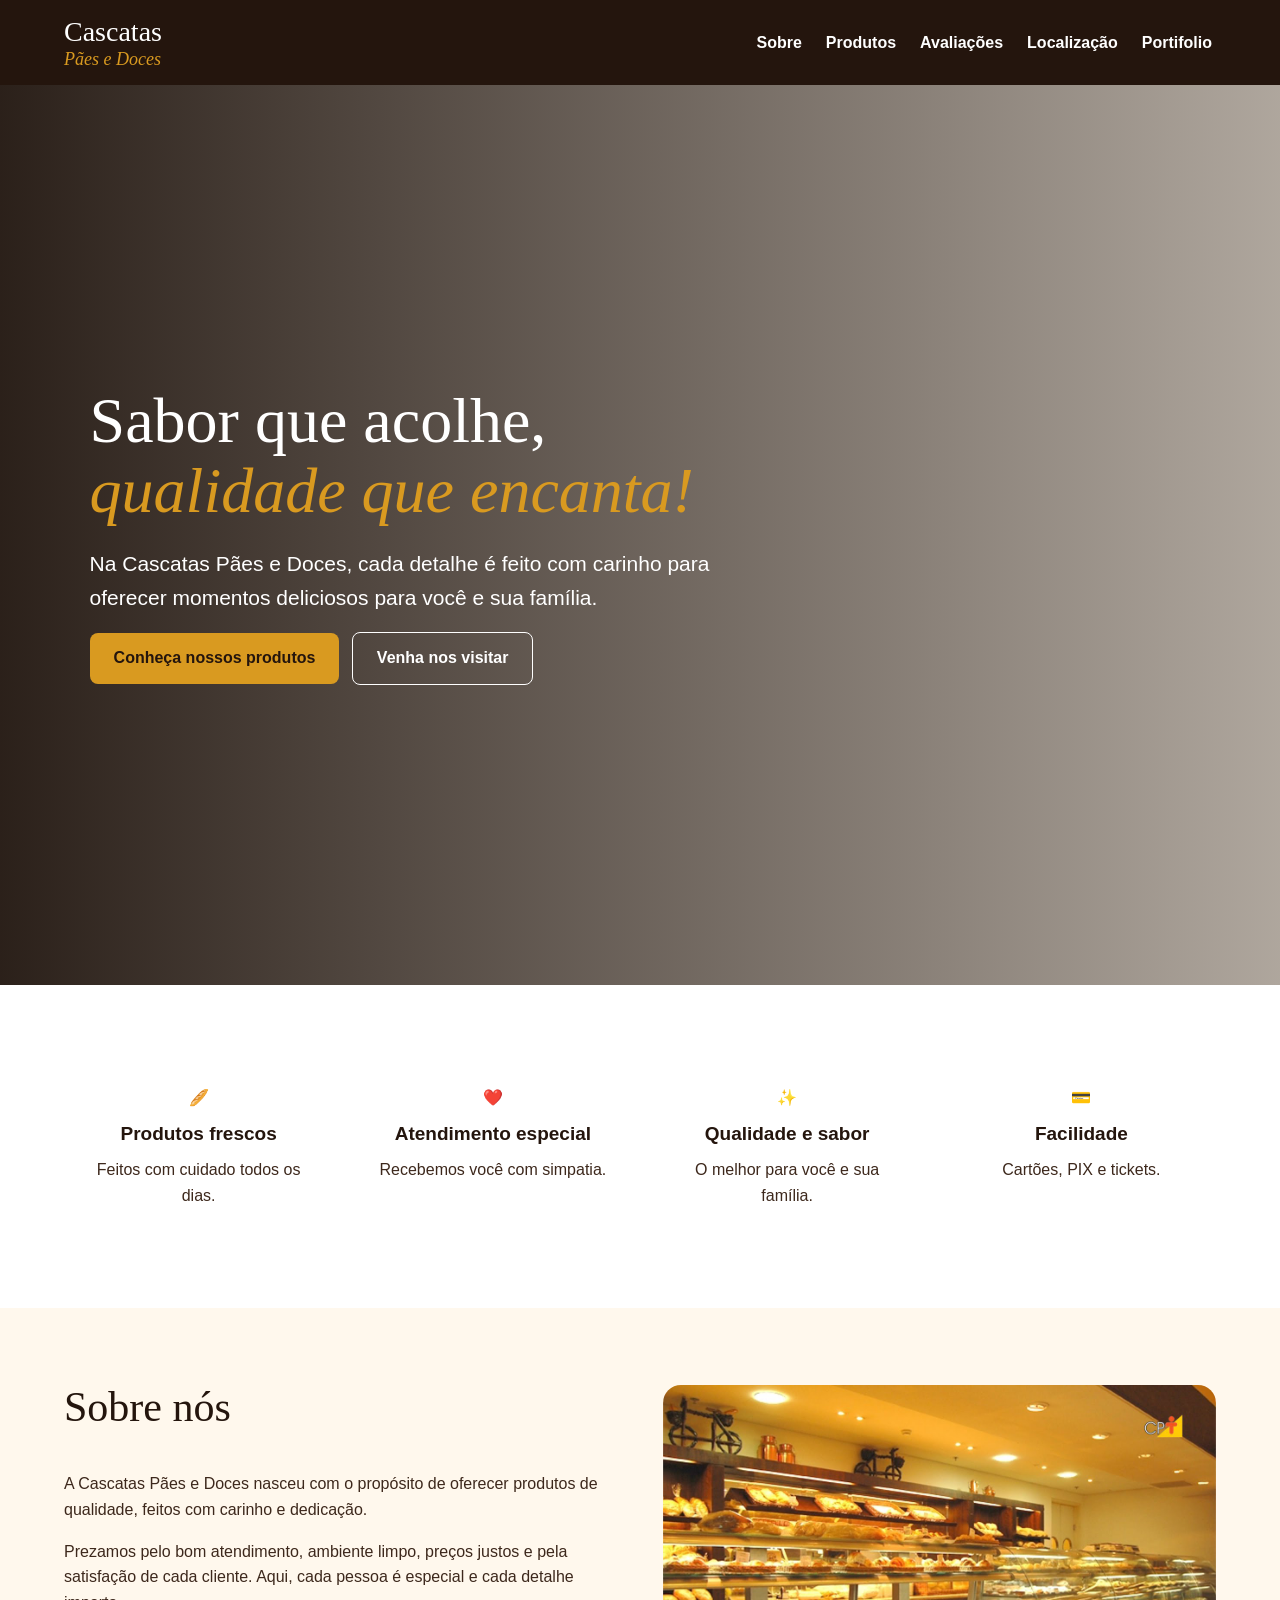
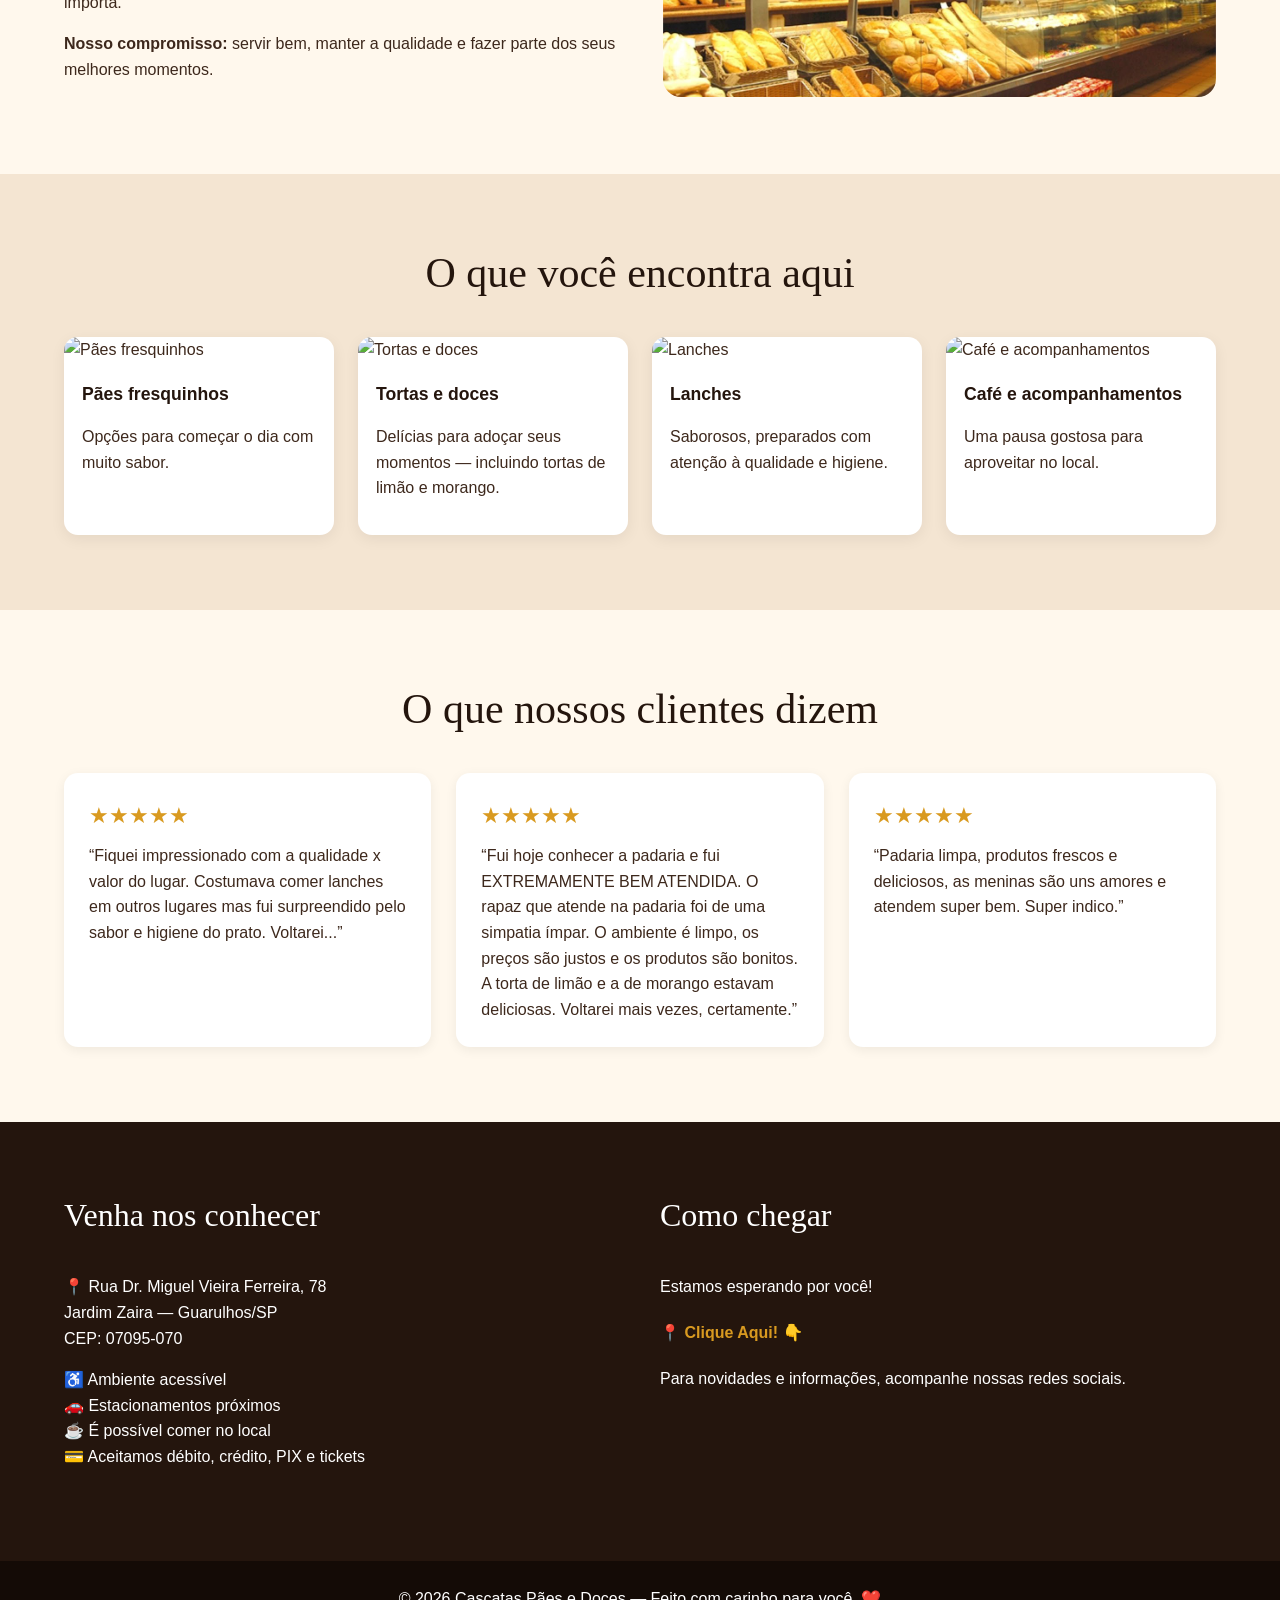
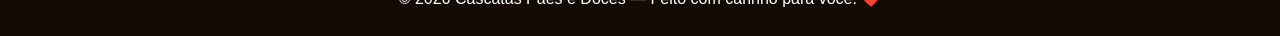
==== Cascata Pães e Doces.html @ b2f6de95 "Add files via upload" ====
<!DOCTYPE html>
<html lang="pt-BR">
<head>
<meta charset="UTF-8">
<meta name="viewport" content="width=device-width, initial-scale=1.0, maximum-scale=5.0">
<title>Cascatas Pães e Doces</title>
<meta name="description" content="Cascatas Pães e Doces — pães, doces, tortas e lanches em Guarulhos. Sabor, qualidade e carinho em cada detalhe.">
<style>
/* ==========================================
   BASE — Funciona em TODOS os aparelhos
   ========================================== */
:root{
  --brown:#24150d;
  --gold:#d99a20;
  --cream:#fff8ed;
  --text:#3d281c
}
*{
  box-sizing:border-box;
  scroll-behavior:smooth;
  -webkit-tap-highlight-color: transparent; /* Remove brilho azul do iPhone */
}
body{
  margin:0;
  font-family:Arial,sans-serif;
  background:var(--cream);
  color:var(--text);
  line-height:1.6;
  -webkit-font-smoothing: antialiased; /* Texto mais nítido no iPhone */
}

/* ==========================================
   CABEÇALHO — Fixo e responsivo
   ========================================== */
header{
  background:var(--brown);
  color:white;
  padding:15px 5%;
  display:flex;
  justify-content:space-between;
  align-items:center;
  position:sticky;
  top:0;
  z-index:100;
}
.logo{
  font-family:Georgia,serif;
  font-size:clamp(22px,5vw,28px);
  color:#fff;
  line-height:1.2;
}
.logo span{
  display:block;
  color:var(--gold);
  font-style:italic;
  font-size:clamp(15px,3vw,18px);
}
nav{
  display:flex;
  flex-wrap:wrap;
  gap:8px 16px;
  justify-content:center;
}
nav a{
  color:white;
  text-decoration:none;
  font-weight:bold;
  font-size:clamp(14px,2.5vw,16px);
  padding:6px 4px; /* Área de toque maior no celular */
  transition:color 0.2s;
}
nav a:active, nav a:hover{
  color:var(--gold);
}

/* ==========================================
   HERO — Capa inicial
   ========================================== */
.hero{
  min-height:100vh; /* Ocupa a tela toda no celular */
  padding:90px 7%;
  display:flex;
  align-items:center;
  background:linear-gradient(90deg,rgba(25,14,8,.92),rgba(25,14,8,.35)),
              url('https://images.unsplash.com/photo-1509440159596-0249088772ff?auto=format&fit=crop&w=1800&q=80') center/cover no-repeat;
  color:white;
}
.hero div{
  max-width:650px;
}
.hero h1{
  font:clamp(32px,7vw,64px) Georgia,serif;
  margin:0 0 20px;
  line-height:1.1;
}
.hero h1 span{
  color:var(--gold);
  font-style:italic;
}
.hero p{
  font-size:clamp(17px,3.5vw,21px);
  margin-bottom:10px;
}

/* ==========================================
   BOTÕES — Tocáveis no iPhone
   ========================================== */
.btn{
  display:inline-block;
  background:var(--gold);
  color:#24150d;
  padding:14px 24px;
  border-radius:8px;
  text-decoration:none;
  font-weight:bold;
  margin:8px 8px 0 0;
  min-height:48px; /* Tamanho ideal para dedos */
  line-height:1.4;
  transition:transform 0.2s, background 0.2s;
}
.btn:active{
  transform:scale(0.97); /* Efeito de clique */
}
.btn.alt{
  background:transparent;
  border:1px solid white;
  color:white;
}
.btn.alt:hover, .btn.alt:active{
  background:rgba(255,255,255,0.15);
}

/* ==========================================
   SEÇÕES — Padrão
   ========================================== */
section{
  padding:clamp(50px,8vw,75px) 5%;
}
h2{
  text-align:center;
  font:clamp(28px,5vw,42px) Georgia,serif;
  color:var(--brown);
  margin-top:0;
  margin-bottom:clamp(30px,5vw,40px);
}

/* ==========================================
   DESTAQUES
   ========================================== */
.features{
  display:grid;
  grid-template-columns:repeat(auto-fit,minmax(160px,1fr));
  gap:clamp(20px,4vw,25px);
  text-align:center;
  background:#fff;
}
.feature{
  padding:25px 15px;
}
.feature b{
  display:block;
  font-size:19px;
  color:var(--brown);
  margin:8px 0;
}

/* ==========================================
   SOBRE NÓS
   ========================================== */
.about{
  display:grid;
  grid-template-columns:1fr 1fr;
  gap:clamp(30px,5vw,45px);
  align-items:center;
}
.about h2{
  text-align:left;
}
.about img{
  width:100%;
  border-radius:18px;
  height:auto;
  object-fit:cover;
}

/* ==========================================
   PRODUTOS
   ========================================== */
.products{
  background:#f4e5d2;
}
.cards{
  display:grid;
  grid-template-columns:repeat(auto-fit,minmax(210px,1fr));
  gap:clamp(20px,4vw,24px);
}
.card{
  background:white;
  border-radius:14px;
  overflow:hidden;
  box-shadow:0 4px 15px #0001;
  transition:transform 0.3s;
}
.card:active{
  transform:scale(0.98);
}
.card img{
  width:100%;
  height:190px;
  object-fit:cover;
}
.card div{
  padding:18px;
}
.card h3{
  margin:0 0 8px;
  color:var(--brown);
  font-size:1.1rem;
}

/* ==========================================
   AVALIAÇÕES
   ========================================== */
.reviews{
  display:grid;
  grid-template-columns:repeat(auto-fit,minmax(250px,1fr));
  gap:clamp(20px,4vw,25px);
}
.review{
  background:white;
  padding:25px;
  border-radius:14px;
  box-shadow:0 3px 12px #0001;
}
.stars{
  color:var(--gold);
  font-size:22px;
  margin-bottom:10px;
}

/* ==========================================
   LOCALIZAÇÃO
   ========================================== */
.contact{
  background:var(--brown);
  color:white;
  display:grid;
  grid-template-columns:1fr 1fr;
  gap:clamp(30px,5vw,40px);
}
.contact h2{
  color:white;
  text-align:left;
  font-size:clamp(24px,4vw,32px);
}
.contact a{
  color:var(--gold);
  font-weight:bold;
  text-decoration:none;
  padding:4px 0;
  display:inline-block;
}
.contact a:hover{
  text-decoration:underline;
}

/* ==========================================
   RODAPÉ
   ========================================== */
footer{
  text-align:center;
  background:#140b06;
  color:white;
  padding:25px 5%;
}

/* ==========================================
   CELULAR / IPHONE — Ajustes finais
   ========================================== */
@media(max-width:750px){
  header{
    flex-direction:column;
    gap:12px;
    padding:12px 5%;
  }
  nav{
    width:100%;
    justify-content:center;
  }
  .hero{
    min-height:100vh;
    padding-top:80px;
    padding-bottom:60px;
  }
  .about, .contact{
    grid-template-columns:1fr; /* Empilha no celular */
  }
  .about h2, .contact h2{
    text-align:center;
  }
  section{
    padding:45px 5%;
  }
}
</style>
</head>
<body>

<header>
  <div class="logo">Cascatas <span>Pães e Doces</span></div>
  <nav>
    <a href="#sobre">Sobre</a>
    <a href="#produtos">Produtos</a>
    <a href="#avaliacoes">Avaliações</a>
    <a href="#localizacao">Localização</a>
    <a href="sobre.html">Portifolio</a>
  </nav>
</header>

<main>
  <!-- Capa inicial -->
  <section class="hero">
    <div>
      <h1>Sabor que acolhe,<br><span>qualidade que encanta!</span></h1>
      <p>Na Cascatas Pães e Doces, cada detalhe é feito com carinho para oferecer momentos deliciosos para você e sua família.</p>
      <a class="btn" href="#produtos">Conheça nossos produtos</a>
      <a class="btn alt" href="#localizacao">Venha nos visitar</a>
    </div>
  </section>

  <!-- Destaques -->
  <section class="features">
    <div class="feature">
      🥖<b>Produtos frescos</b>
      Feitos com cuidado todos os dias.
    </div>
    <div class="feature">
      ❤️<b>Atendimento especial</b>
      Recebemos você com simpatia.
    </div>
    <div class="feature">
      ✨<b>Qualidade e sabor</b>
      O melhor para você e sua família.
    </div>
    <div class="feature">
      💳<b>Facilidade</b>
      Cartões, PIX e tickets.
    </div>
  </section>

  <!-- Sobre Nós -->
  <section id="sobre">
    <div class="about">
      <div>
        <h2>Sobre nós</h2>
        <p>A Cascatas Pães e Doces nasceu com o propósito de oferecer produtos de qualidade, feitos com carinho e dedicação.</p>
        <p>Prezamos pelo bom atendimento, ambiente limpo, preços justos e pela satisfação de cada cliente. Aqui, cada pessoa é especial e cada detalhe importa.</p>
        <p><strong>Nosso compromisso:</strong> servir bem, manter a qualidade e fazer parte dos seus melhores momentos.</p>
      </div>
      <!-- ✅ IMAGEM — COLOQUE O ARQUIVO NA PASTA E AJUSTE O NOME ABAIXO -->
      <img src="imagens/amostra_cascata_paes-e_doces.jpg" alt="Ambiente e produtos da Cascatas Pães e Doces">
    </div>
  </section>

  <!-- Produtos -->
  <section id="produtos" class="products">
    <h2>O que você encontra aqui</h2>
    <div class="cards">
      <div class="card">
        <img src="https://images.unsplash.com/photo-1509440159596-0249088772ff?auto=format&fit=crop&w=800&q=80" alt="Pães fresquinhos">
        <div>
          <h3>Pães fresquinhos</h3>
          <p>Opções para começar o dia com muito sabor.</p>
        </div>
      </div>
      <div class="card">
        <img src="https://images.unsplash.com/photo-1578985545062-69928b1d9587?auto=format&fit=crop&w=800&q=80" alt="Tortas e doces">
        <div>
          <h3>Tortas e doces</h3>
          <p>Delícias para adoçar seus momentos — incluindo tortas de limão e morango.</p>
        </div>
      </div>
      <div class="card">
        <img src="https://images.unsplash.com/photo-1550547660-d9450f859349?auto=format&fit=crop&w=800&q=80" alt="Lanches">
        <div>
          <h3>Lanches</h3>
          <p>Saborosos, preparados com atenção à qualidade e higiene.</p>
        </div>
      </div>
      <div class="card">
        <img src="https://images.unsplash.com/photo-1495474472287-4d71bcdd2085?auto=format&fit=crop&w=800&q=80" alt="Café e acompanhamentos">
        <div>
          <h3>Café e acompanhamentos</h3>
          <p>Uma pausa gostosa para aproveitar no local.</p>
        </div>
      </div>
    </div>
  </section>

  <!-- Avaliações -->
  <section id="avaliacoes">
    <h2>O que nossos clientes dizem</h2>
    <div class="reviews">
      <div class="review">
        <div class="stars">★★★★★</div>
        “Fiquei impressionado com a qualidade x valor do lugar. Costumava comer lanches em outros lugares mas fui surpreendido pelo sabor e higiene do prato. Voltarei...”
      </div>
      <div class="review">
        <div class="stars">★★★★★</div>
        “Fui hoje conhecer a padaria e fui EXTREMAMENTE BEM ATENDIDA. O rapaz que atende na padaria foi de uma simpatia ímpar. O ambiente é limpo, os preços são justos e os produtos são bonitos. A torta de limão e a de morango estavam deliciosas. Voltarei mais vezes, certamente.”
      </div>
      <div class="review">
        <div class="stars">★★★★★</div>
        “Padaria limpa, produtos frescos e deliciosos, as meninas são uns amores e atendem super bem. Super indico.”
      </div>
    </div>
  </section>

  <!-- Localização -->
  <section id="localizacao" class="contact">
    <div>
      <h2>Venha nos conhecer</h2>
      <p>📍 Rua Dr. Miguel Vieira Ferreira, 78 <br>Jardim Zaira — Guarulhos/SP<br>CEP: 07095-070</p>
      <p>♿ Ambiente acessível<br>🚗 Estacionamentos próximos<br>☕ É possível comer no local<br>💳 Aceitamos débito, crédito, PIX e tickets</p>
    </div>
    <div>
      <h2>Como chegar</h2>
      <p>Estamos esperando por você!</p>
      <a href="https://maps.app.goo.gl/3Jp7hygQiXTMDtiR6" target="_blank">📍 Clique Aqui! 👇</a>
      <p>Para novidades e informações, acompanhe nossas redes sociais.</p>
    </div>
  </section>
</main>

<footer>
  © 2026 Cascatas Pães e Doces — Feito com carinho para você. ❤️
</footer>

</body>
</html>
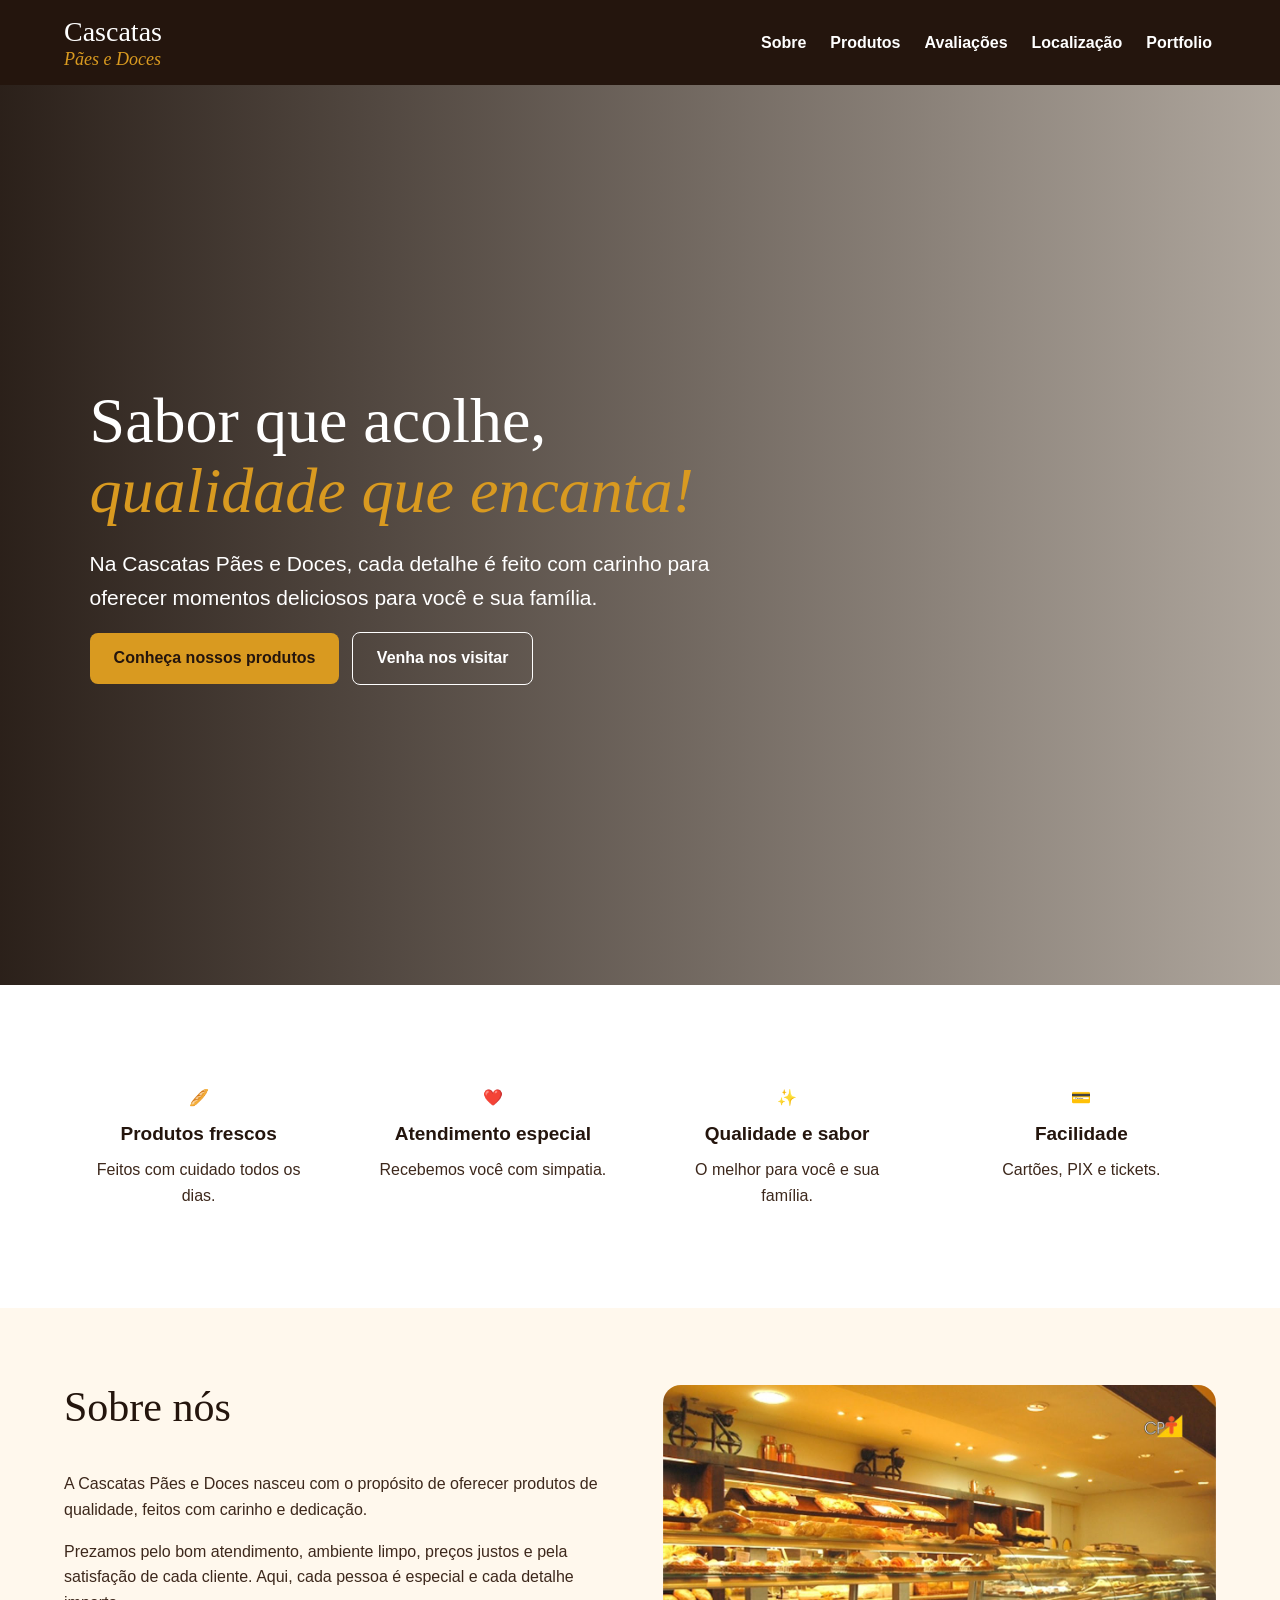
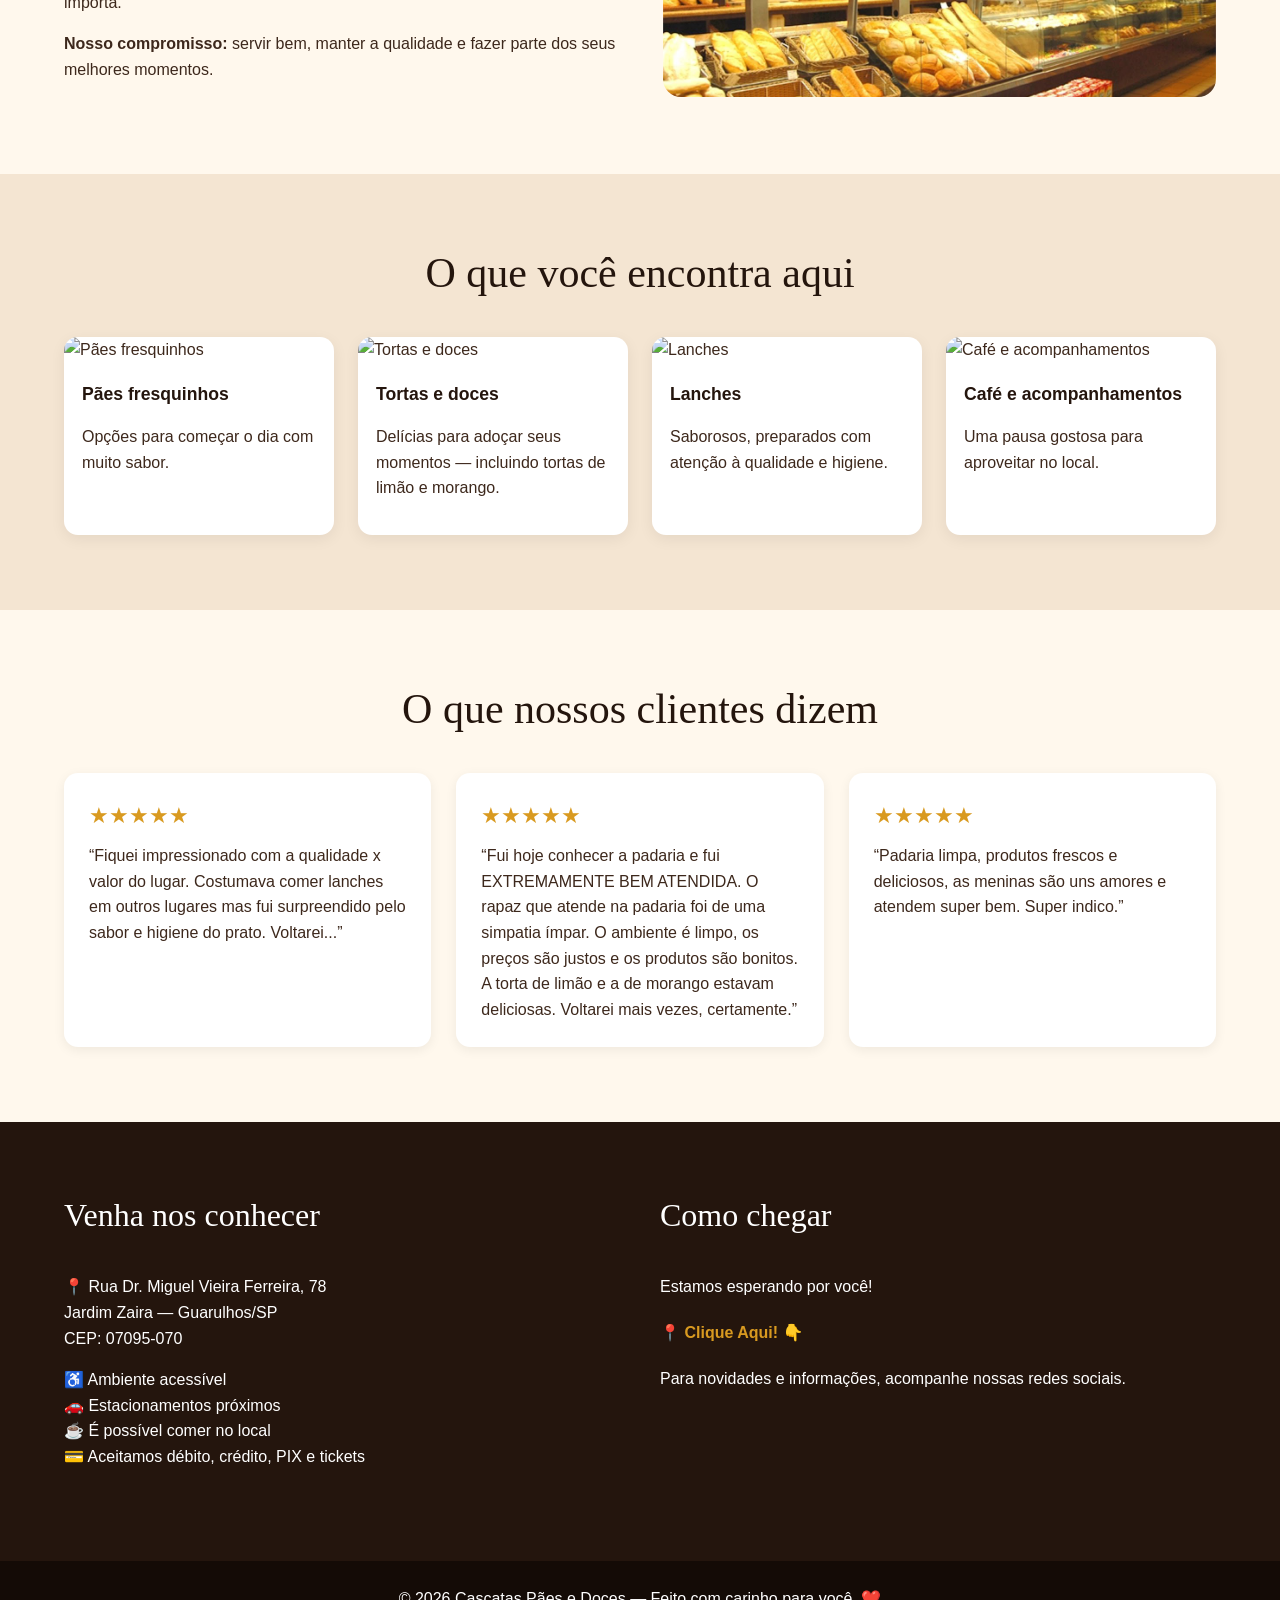
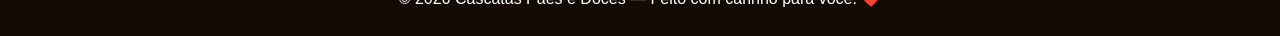
==== commit 5ec9315d: "Add files via upload" ====
--- a/Cascata Pães e Doces.html
+++ b/Cascata Pães e Doces.html
@@ -313,7 +313,7 @@
     <a href="#produtos">Produtos</a>
     <a href="#avaliacoes">Avaliações</a>
     <a href="#localizacao">Localização</a>
-    <a href="sobre.html">Portifolio</a>
+    <a href="sobre.html">Portfolio</a>
   </nav>
 </header>
 
